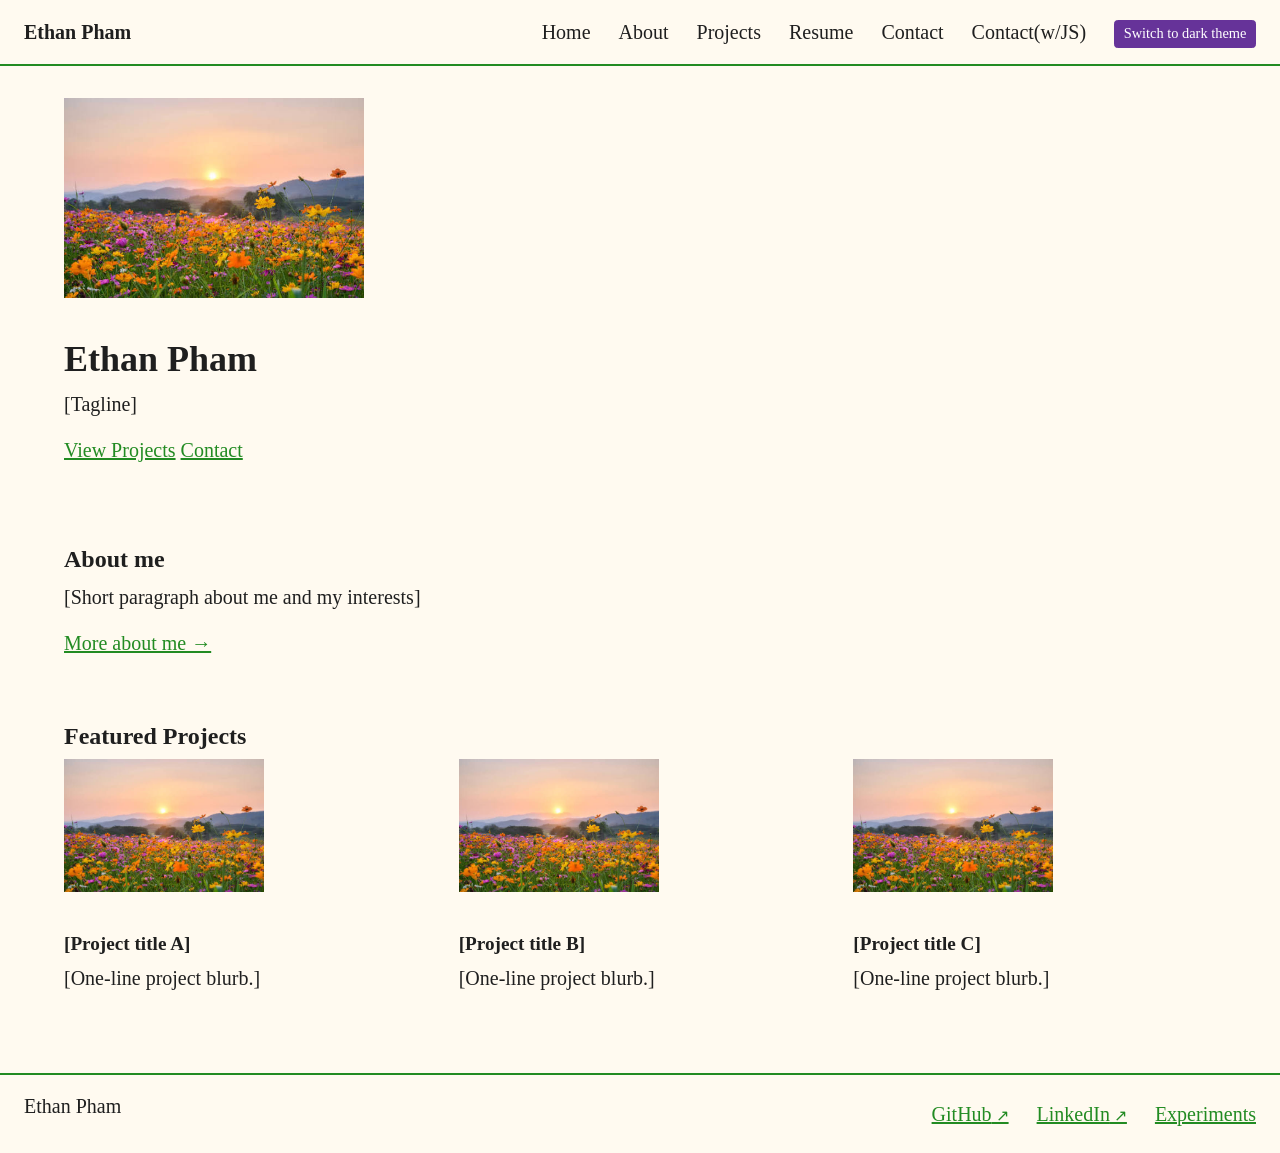
==== index.html @ 5031cd09 "Start" ====
<!DOCTYPE html>
<html lang="en">
<head>
  <meta charset="UTF-8">
  <meta name="viewport" content="width=device-width, initial-scale=1.0">
  <meta name = "view-transition" content = "same-origin">
  <title>Ethan Pham — Home</title>
  <link rel="stylesheet" href="personal.css">
  <script> //Placeholder for third-party analytics script </script>
  <script src="theme.js"></script>
</head>
<body>
  <header>
    <a href="index.html">Ethan Pham</a>
    <nav>
      <ul>
        <li><a href="index.html">Home</a></li>
        <li><a href="about.html">About</a></li>
        <li><a href="projects.html">Projects</a></li>
        <li><a href="resume.html">Resume</a></li>
        <li><a href="form-no-js.html">Contact</a></li>
        <li><a href="form-with-js.html">Contact(w/JS)</a></li>
        <script src="theme.js" defer></script>
        <li id="theme-control" hidden><button type="button">Switch to dark theme</button></li>
      </ul>
    </nav>
  </header>

  <main>
    <section>
      <picture>
        <source srcset="images/placeholder.jpeg" media="(max-width: 600px)">
        <img src="images/placeholder.jpeg" alt="Headshot of me" width="300" height="900">
      </picture>
      <h1>Ethan Pham</h1>
      <p>[Tagline]</p>
      <p>
        <a href="projects.html">View Projects</a>
        <a href="contact.html">Contact</a>
      </p>
    </section>

    <section>
        <h2>About me</h2>
        <p>[Short paragraph about me and my interests]</p>
        <a href="about.html">More about me →</a>
    </section>

    <section>
        <h2>Featured Projects</h2>
        <div>
        <article>
            <img src="images/placeholder.jpeg" alt="Screenshot of Project A" width="200" height="200">
            <h3>[Project title A]</h3>
            <p>[One-line project blurb.]</p>
        </article>
        <article>
            <img src="images/placeholder.jpeg" alt="Screenshot of Project B" width="200" height="200">
            <h3>[Project title B]</h3>
            <p>[One-line project blurb.]</p>
        </article>
        <article>
            <img src="images/placeholder.jpeg" alt="Screenshot of Project C" width="200" height="200">
            <h3>[Project title C]</h3>
            <p>[One-line project blurb.]</p>
        </article>
        </div>
    </section>
  </main>

  <footer>
    <p>Ethan Pham</p>
    <ul>
      <li><a href="https://github.com/">GitHub</a></li>
      <li><a href="https://linkedin.com/">LinkedIn</a></li>
      <li><a href="experiments.html">Experiments</a></li>
    </ul>
  </footer>

  <noscript>This site works without JavaScript.</noscript>
</body>
</html>
---- personal.css ----
:root {
    /* light theme (default, also used when JavaScript is off) */
    color-scheme: light;
    --color-accent: forestgreen;
    --color-button: rebeccapurple;
    --color-button-text: white;
    --color-bg: floralwhite;
    --color-text: #1f1f1f;
    --color-surface: white;
    --color-border: dimgray;
    --color-error: firebrick;
    --color-valid: forestgreen;
    --color-warning: darkorange;
    --font-body: "Times New Roman", Times, Georgia, serif;
    --content-width: 72rem;
    --nav-gap: 1.75rem;
    --space: 2rem;
}

/* dark theme: theme.js sets data-theme="dark" on the html element */
:root[data-theme="dark"] {
    color-scheme: dark;
    --color-accent: #7fd47f;
    --color-button: #b9a3f0;
    --color-button-text: #1b1a17;
    --color-bg: #1b1a17;
    --color-text: #f2ede3;
    --color-surface: #2a2824;
    --color-border: #a8a39a;
    --color-error: #ff8a80;
    --color-valid: #7fd47f;
    --color-warning: #ffb74d;
}

/* top header - not the dialog’s header on contact.html */
body > header {
    display: flex;
    justify-content: space-between;
    align-items: center;
    padding: 1rem 1.5rem;
    border-bottom: 2px solid var(--color-accent);
}

/* top left name link */
body > header > a {
    font-weight: 700;
    text-decoration: none;
    color: inherit;
}

/* header navigation */
nav ul {
    display: flex;
    align-items: center;
    gap: var(--nav-gap);
    list-style: none;
    margin: 0;
    padding: 0;
}

/* common footer */
body > footer {
    display: flex;
    justify-content: space-between;
    align-items: center;
    padding: 1rem 1.5rem;
    border-top: 2px solid var(--color-accent);
}

/* footer navigation */
body > footer > ul {
    display: flex;
    gap: var(--nav-gap);
    list-style: none;
    margin: 0;
    padding: 0;
}

/* shared heading spacing and line height */
h1, h2, h3 {
  line-height: 1.2;    
  margin-top: var(--space);    
  margin-bottom: 0.5rem; 
}

/* custom heading size*/
h1 {
    font-size: 2.25rem;
}

h2 {
    font-size: 1.5rem;
}

h3 {
    font-size: 1.2rem;
}

/* body*/
body {
    font-family: var(--font-body);
    font-size: 1.25rem;
    line-height: 1.5;
    color: var(--color-text);
    background: var(--color-bg);
    margin: 0;
}

/* centered content */
main {
    max-width: var(--content-width);
    margin: 0 auto;
    padding: var(--space) 1.5rem;
}

/* item spacing */
p, ul, ol {
    margin-top: 0;
    margin-bottom: 1rem;
}

/* section spacing */
section {
    margin-bottom: var(--space);
    display: flow-root;
}

/* button padding, border, background, and cursor */
button {
    font: inherit;
    font-size: 1rem;
    padding: 0.6em 1.2em;
    border: 1px solid var(--color-button);
    border-radius: 0.25em;
    background: var(--color-button);
    color: var(--color-button-text);
    cursor: pointer;
}

/* smaller theme button so it fits the height of the nav links */
nav button {
    font-size: 0.9rem;
    padding: 0.15em 0.6em;
}

/* form input and textarea sizing */
input, textarea {
    font: inherit;
    max-width: 100%;
    box-sizing: border-box;
}

/* form fieldset sizing */
fieldset {
    min-width: 0;
    max-width: 100%;
    box-sizing: border-box;
    display: flex;
    flex-direction: column;
    align-items: flex-start;
}

/* featured projects spacing */
section > div {
    display: flex;
    gap: var(--space);
}

/* featured project sizing */
section > div > article {
    flex: 1;
}

/* images inside any article */
article img {
    max-width: 100%;
    height: auto;
}

/* image float and spacing */
section > img {
    float: left;
    margin: 0 1.5rem 1rem 0;
    max-width: 100%;
    height: auto;
}

/* project grid layout */
main > div {
    display: grid;
    grid-template-columns: repeat(4, 1fr);
    gap: var(--space);
}

/* project grid article spacing */
main > div > article h2 {
    margin-top: 0.5rem;
}

/* media never wider than container */
img, video, iframe, canvas {
    max-width: 100%;
    height: auto;
}

iframe {
    width: 100%;
    aspect-ratio: 16 / 9;
    display: block;
}


/* field instructions between a label and its control */
fieldset p {
    margin: 0 0 0.25rem;
    font-size: 1rem;
}

/* fixed border and reserved icon space so validation never shifts layout */
input, textarea {
    border: 2px solid var(--color-border);
    border-radius: 0.25em;
    padding: 0.3em 2em 0.3em 0.5em;
    margin-bottom: 0.5rem;
    color: var(--color-text);
    background-color: var(--color-surface);
    background-repeat: no-repeat;
    background-position: right 0.5em center;
    background-size: 1.1em;
}

/* keep the textarea icon in the top corner, away from the resize handle */
textarea {
    background-position: right 0.5em top 0.5em;
}

/* required fields get an accent edge */
input:required, textarea:required {
    border-left: 5px solid var(--color-accent);
}

/* invalid after the user edits or tries to submit: dashed red border plus warning icon */
input:user-invalid, textarea:user-invalid {
    border-color: var(--color-error);
    border-style: dashed;
    background-image: url("data:image/svg+xml,%3Csvg xmlns='http://www.w3.org/2000/svg' viewBox='0 0 24 24'%3E%3Ccircle cx='12' cy='12' r='11' fill='%23b22222'/%3E%3Cpath d='M12 6v8' stroke='white' stroke-width='2.5' stroke-linecap='round'/%3E%3Ccircle cx='12' cy='18' r='1.5' fill='white'/%3E%3C/svg%3E");
}

/* valid after the user edits: green border plus check icon */
input:user-valid, textarea:user-valid {
    border-color: var(--color-valid);
    background-image: url("data:image/svg+xml,%3Csvg xmlns='http://www.w3.org/2000/svg' viewBox='0 0 24 24'%3E%3Ccircle cx='12' cy='12' r='11' fill='%23228b22'/%3E%3Cpath d='M7 12.5l3.5 3.5L17 9' fill='none' stroke='white' stroke-width='2.5' stroke-linecap='round' stroke-linejoin='round'/%3E%3C/svg%3E");
}

/* dark theme versions of the validation icons */
:root[data-theme="dark"] input:user-invalid, :root[data-theme="dark"] textarea:user-invalid {
    background-image: url("data:image/svg+xml,%3Csvg xmlns='http://www.w3.org/2000/svg' viewBox='0 0 24 24'%3E%3Ccircle cx='12' cy='12' r='11' fill='%23ff8a80'/%3E%3Cpath d='M12 6v8' stroke='%231b1a17' stroke-width='2.5' stroke-linecap='round'/%3E%3Ccircle cx='12' cy='18' r='1.5' fill='%231b1a17'/%3E%3C/svg%3E");
}

:root[data-theme="dark"] input:user-valid, :root[data-theme="dark"] textarea:user-valid {
    background-image: url("data:image/svg+xml,%3Csvg xmlns='http://www.w3.org/2000/svg' viewBox='0 0 24 24'%3E%3Ccircle cx='12' cy='12' r='11' fill='%237fd47f'/%3E%3Cpath d='M7 12.5l3.5 3.5L17 9' fill='none' stroke='%231b1a17' stroke-width='2.5' stroke-linecap='round' stroke-linejoin='round'/%3E%3C/svg%3E");
}

/* headings inside the form message areas */
#form-errors-area h3, #form-info-area h3 {
    margin: 0 0 0.25rem;
    font-size: 1rem;
}

/* error area only takes up space while an error is listed */
#form-errors-area:has(li:not([hidden])) {
    margin: 1rem 0;
    padding: 0.75rem 1rem;
    border: 2px dashed var(--color-error);
    border-radius: 0.25em;
    background: var(--color-surface);
}

/* list of current errors */
#error-list {
    margin: 0;
    padding-left: 1.25rem;
    font-size: 1rem;
}

/* information area with the character count */
#form-info-area {
    margin: 1rem 0;
    font-size: 1rem;
}

/* character count: border space is reserved so warnings do not shift text */
#comments-info {
    margin: 0;
    padding-left: 0.5rem;
    border-left: 5px solid transparent;
}

/* near the limit: bold text and a marker bar, on top of the changed wording */
#comments-info[data-state="warning"] {
    font-weight: 700;
    border-left-color: var(--color-warning);
}

/* at the limit */
#comments-info[data-state="limit"] {
    font-weight: 700;
    border-left-color: var(--color-text);
}

/* theme switch view transition: slow the default cross-fade so it is easy to see */
::view-transition-old(root), ::view-transition-new(root) {
    animation-duration: 0.5s;
}

/* no view transition animation for users who ask for reduced motion */
@media (prefers-reduced-motion: reduce) {
    ::view-transition-group(*), ::view-transition-old(*), ::view-transition-new(*) {
        animation: none;
    }
}

/* responsive layout for smaller screens */
@media (max-width: 600px) {

    /* stack header items vertically */
    body > header {
        flex-direction: column;
        align-items: flex-start;
        gap: 0.75rem;
    }

    /* let nav items wrap onto multiple lines */
    nav ul {
        flex-wrap: wrap;
        gap: 1rem;
    }

    /* stack footer items vertically */
    body > footer {
        flex-direction: column;
        align-items: flex-start;
        gap: 0.75rem;
    }

    /* stack featured projects vertically */
    section > div {
        flex-direction: column;
    }

    /* stack project grid vertically */
    main > div {
        grid-template-columns: 1fr;
    }

    /* center section images */
    section > img {
        float: none;
        display: block;
        margin: 0 auto 1rem;
    }
}

/* remove underline from nav links */
nav a {
    text-decoration: none;
    color: inherit;
}

/* set link color everywhere */
a {
    color: var(--color-accent);
}
/* restore underline on hover for all links */
a:hover {
    color: var(--color-button);
    text-decoration: underline;   /* nav links have underline removed; this restores it on hover */
}

/* focus outline for links, buttons, and inputs */
a:focus, button:focus, input:focus, textarea:focus {
    outline: 3px solid var(--color-button);
    outline-offset: 2px;
}

/* add external link icon for links starting with http */
a[href^="http"]::after {
    content: " \2197";    /* ↗ up arrow */
    font-size: 0.8em;
}
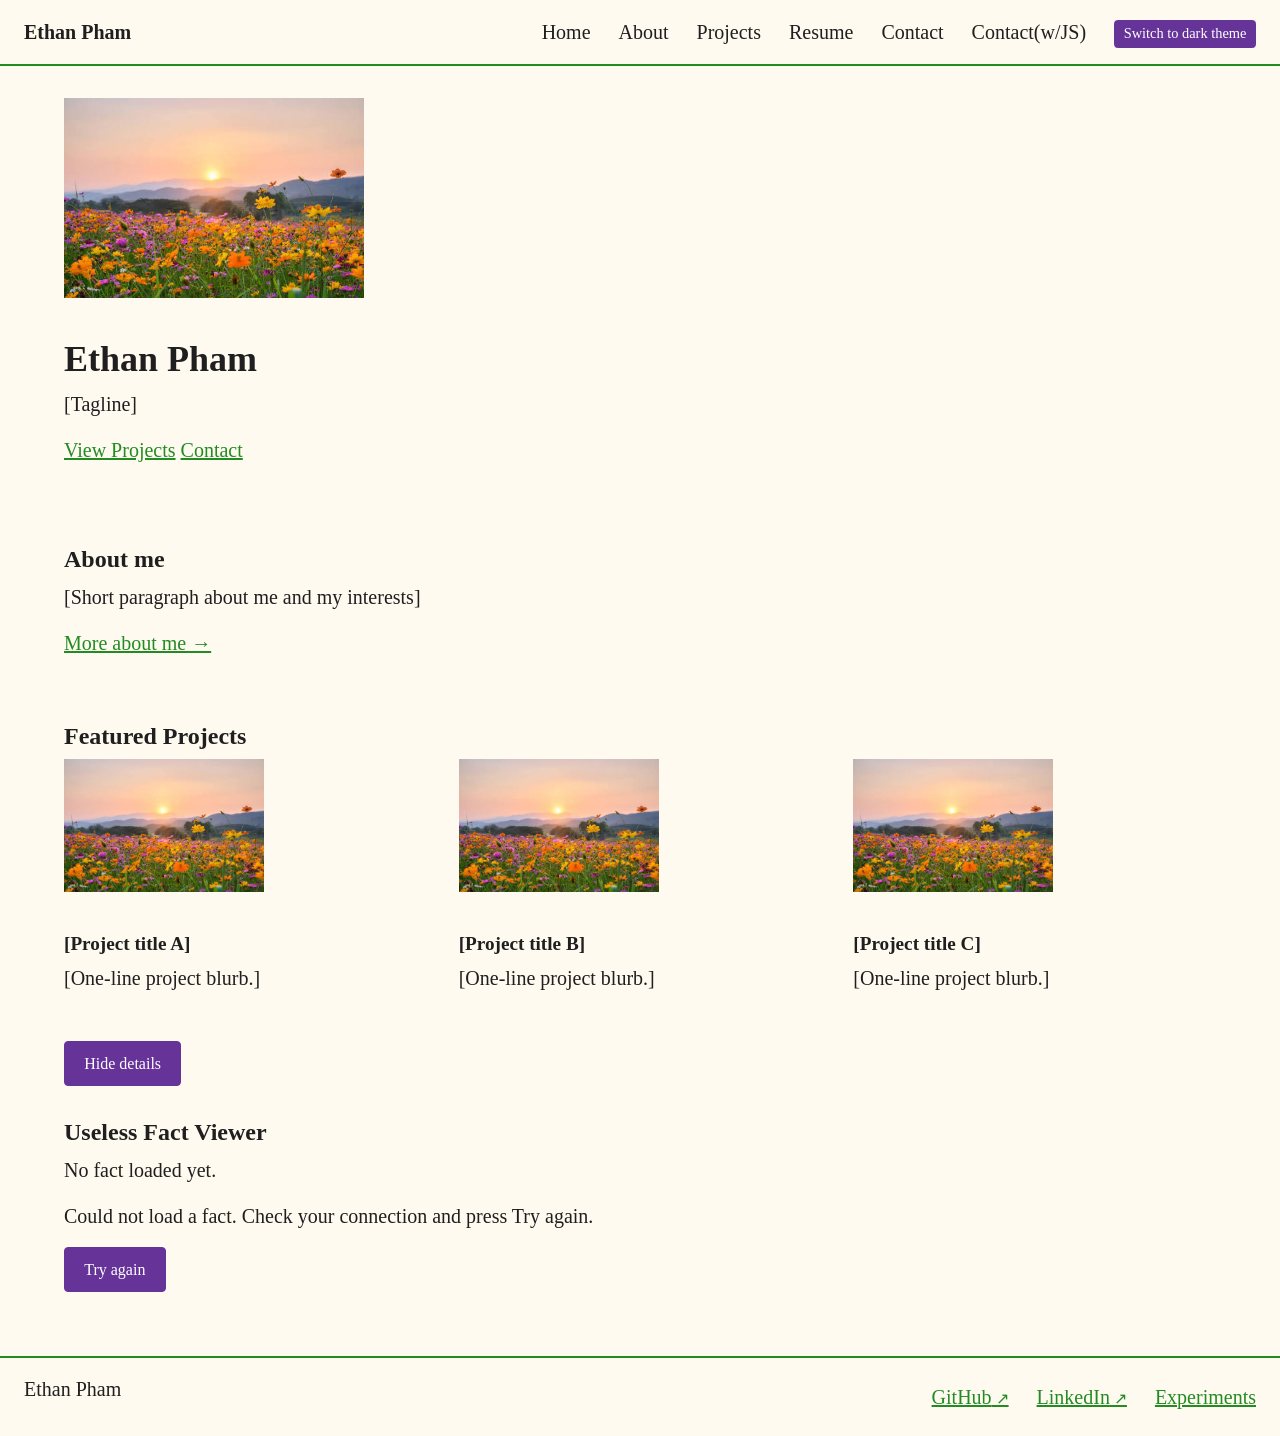
==== commit aee42027: "part 1 & 2" ====
--- a/index.html
+++ b/index.html
@@ -8,6 +8,7 @@
   <link rel="stylesheet" href="personal.css">
   <script> //Placeholder for third-party analytics script </script>
   <script src="theme.js"></script>
+  <script src="fact-viewer.js" defer></script>
 </head>
 <body>
   <header>
@@ -20,7 +21,6 @@
         <li><a href="resume.html">Resume</a></li>
         <li><a href="form-no-js.html">Contact</a></li>
         <li><a href="form-with-js.html">Contact(w/JS)</a></li>
-        <script src="theme.js" defer></script>
         <li id="theme-control" hidden><button type="button">Switch to dark theme</button></li>
       </ul>
     </nav>
@@ -36,7 +36,7 @@
       <p>[Tagline]</p>
       <p>
         <a href="projects.html">View Projects</a>
-        <a href="contact.html">Contact</a>
+        <a href="form-with-js.html">Contact</a>
       </p>
     </section>
 
@@ -49,22 +49,28 @@
     <section>
         <h2>Featured Projects</h2>
         <div>
-        <article>
+          <article>
             <img src="images/placeholder.jpeg" alt="Screenshot of Project A" width="200" height="200">
             <h3>[Project title A]</h3>
             <p>[One-line project blurb.]</p>
-        </article>
-        <article>
+          </article>
+          <article>
             <img src="images/placeholder.jpeg" alt="Screenshot of Project B" width="200" height="200">
             <h3>[Project title B]</h3>
             <p>[One-line project blurb.]</p>
-        </article>
-        <article>
+          </article>
+          <article>
             <img src="images/placeholder.jpeg" alt="Screenshot of Project C" width="200" height="200">
             <h3>[Project title C]</h3>
             <p>[One-line project blurb.]</p>
-        </article>
+          </article>
         </div>
+    </section>
+
+
+    <section>
+      <button type="button" id="toggle-compact">Hide details</button>
+      <fact-viewer></fact-viewer>
     </section>
   </main>
 
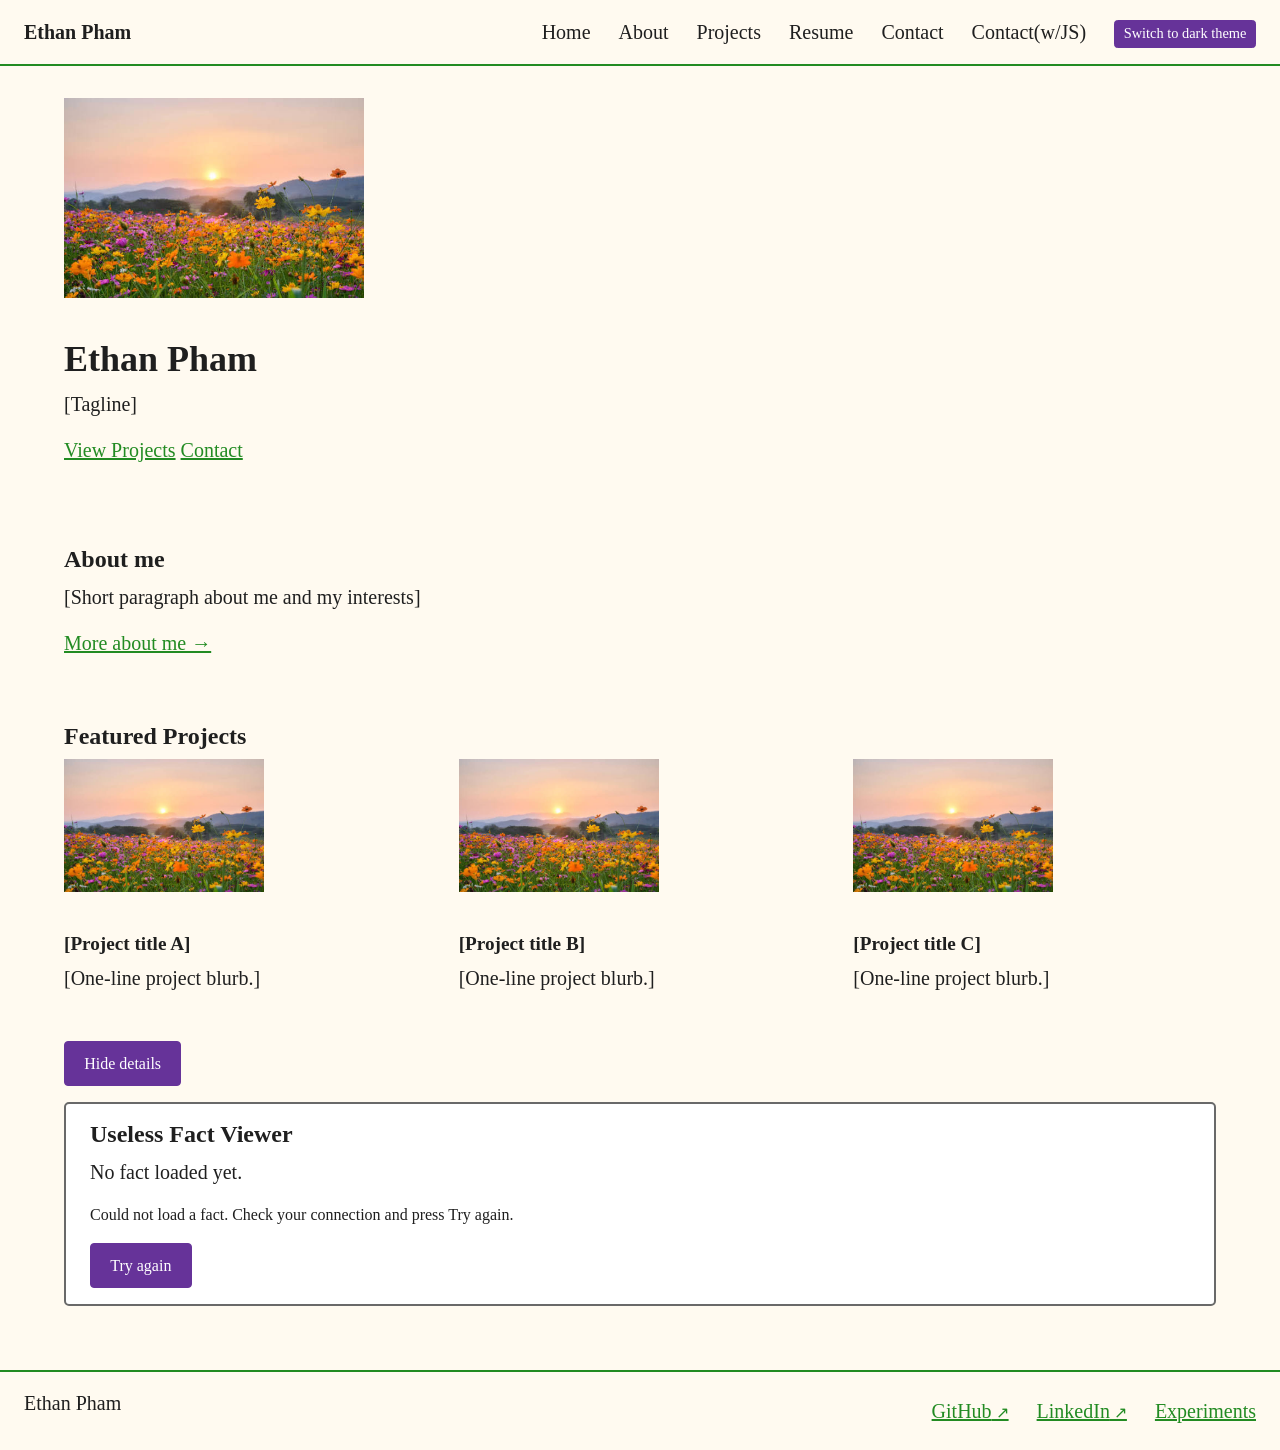
==== commit 3b49f798: "part 3" ====
--- a/index.html
+++ b/index.html
@@ -6,6 +6,7 @@
   <meta name = "view-transition" content = "same-origin">
   <title>Ethan Pham — Home</title>
   <link rel="stylesheet" href="personal.css">
+  <link rel="stylesheet" href="fact-viewer.css">
   <script> //Placeholder for third-party analytics script </script>
   <script src="theme.js"></script>
   <script src="fact-viewer.js" defer></script>
@@ -69,8 +70,8 @@
 
 
     <section>
-      <button type="button" id="toggle-compact">Hide details</button>
-      <fact-viewer></fact-viewer>
+      <button type="button" id="toggle-compact" hidden>Hide details</button>
+      <fact-viewer><noscript>Enable JavaScript to load live facts for this widget.</noscript></fact-viewer>
     </section>
   </main>
 
--- a/personal.css
+++ b/personal.css
@@ -32,6 +32,13 @@
     --color-warning: #ffb74d;
 }
 
+/* pass the site theme colors to the fact viewer component */
+fact-viewer {
+    --fact-viewer-background: var(--color-surface);
+    --fact-viewer-text: var(--color-text);
+    --fact-viewer-border: var(--color-border);
+}
+
 /* top header - not the dialog’s header on contact.html */
 body > header {
     display: flex;
--- a/fact-viewer.css
+++ b/fact-viewer.css
@@ -0,0 +1,39 @@
+/* fact-viewer.css
+   Styles for the <fact-viewer> component.
+   The page can set these custom properties on fact-viewer:
+     --fact-viewer-background
+     --fact-viewer-text
+     --fact-viewer-border
+   Each one has a fallback, so the component is readable on its own. */
+
+/* custom elements are inline by default; block lets it form a card */
+fact-viewer {
+    display: block;
+    margin-top: 1rem;
+    padding: 1rem 1.5rem;
+    border: 2px solid var(--fact-viewer-border, dimgray);
+    border-radius: 0.25em;
+    background-color: var(--fact-viewer-background, white);
+    color: var(--fact-viewer-text, #1f1f1f);
+}
+
+/* the site adds a large top margin to headings; not wanted inside the card */
+fact-viewer h2 {
+    margin-top: 0;
+}
+
+/* status message: slightly smaller than the fact itself */
+fact-viewer [role="status"] {
+    font-size: 1rem;
+}
+
+/* show that the button is busy while a fact is loading */
+fact-viewer button[aria-disabled="true"] {
+    opacity: 0.6;
+    cursor: progress;
+}
+
+/* compact mode: tighter card, on top of the details being hidden by the script */
+fact-viewer[compact] {
+    padding: 0.5rem 1rem;
+}
